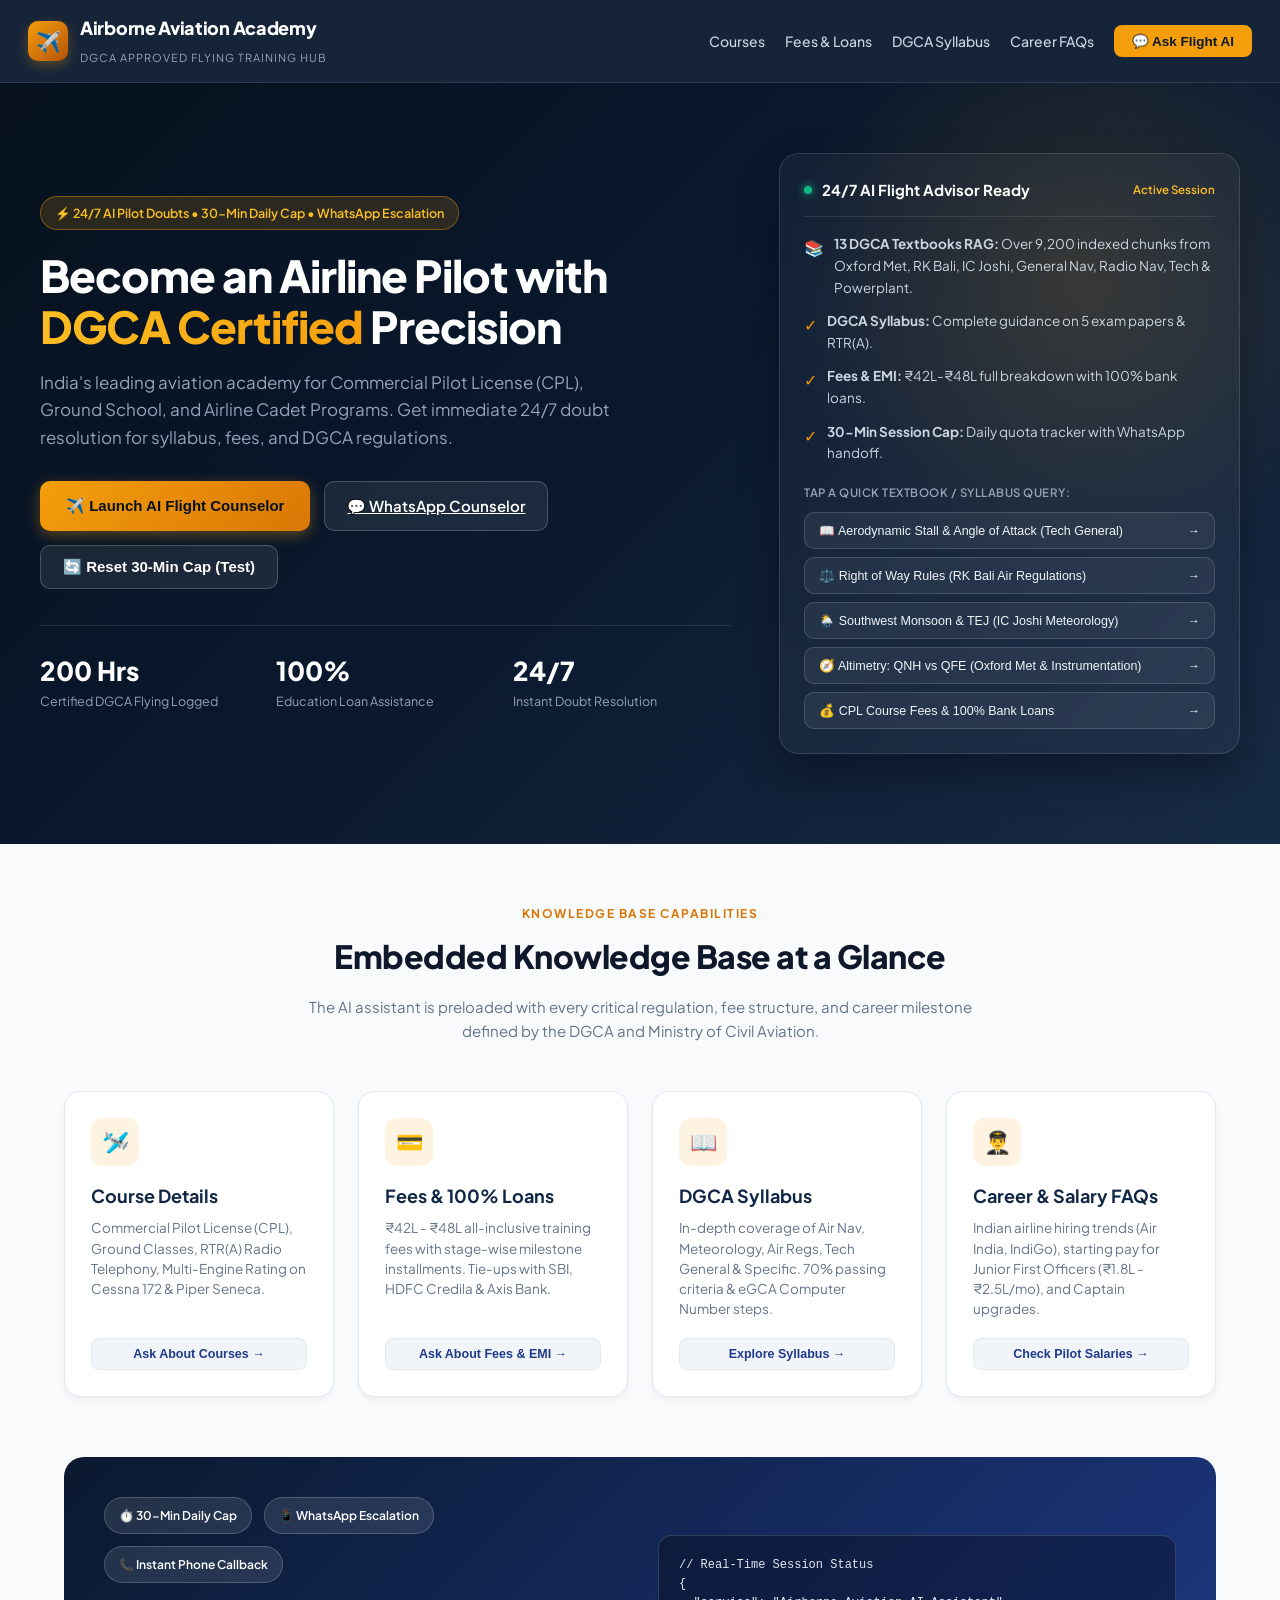
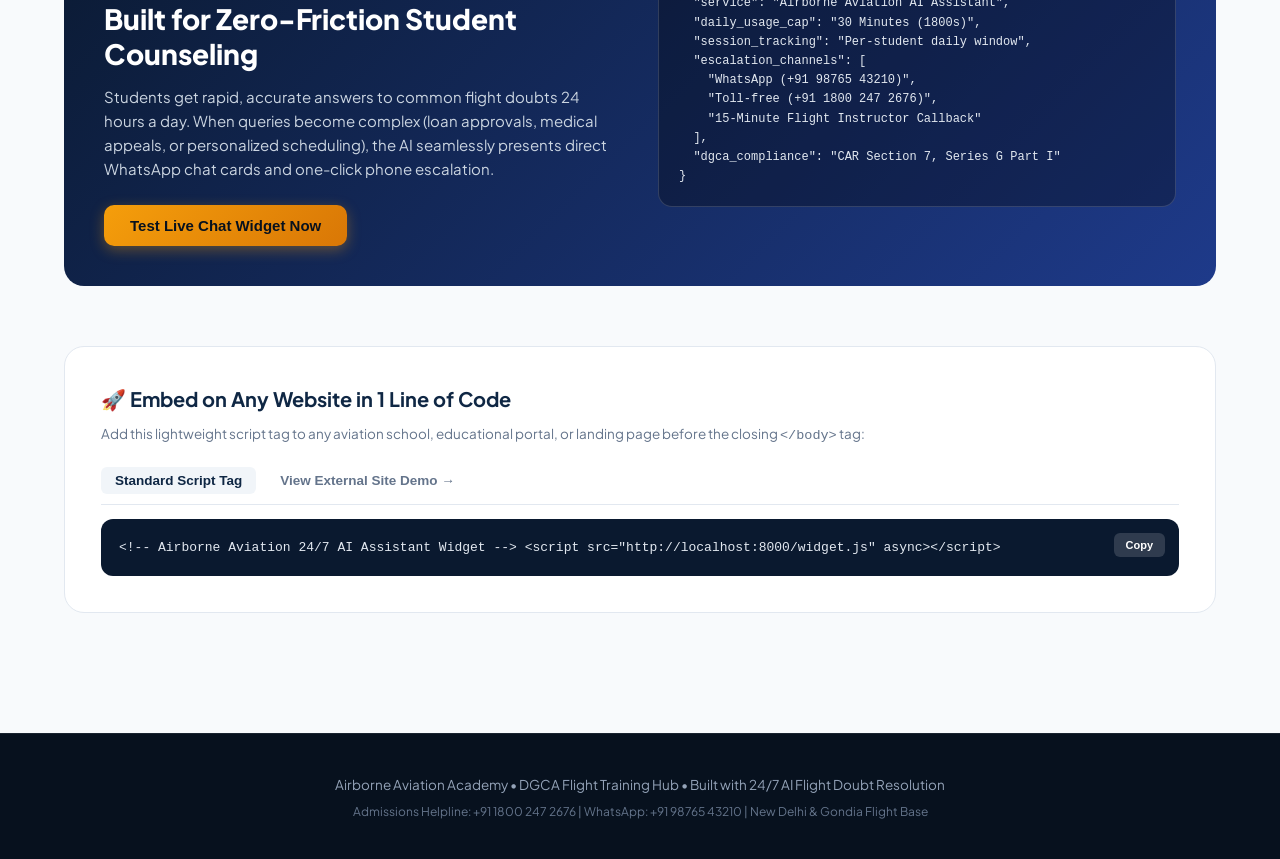
==== static/index.html @ 9b2e5989 "feat: Airborne Aviation 24/7 AI Assistant with 13 DGCA Books RAG, 30-min daily cap, and WhatsApp esc" ====
<!DOCTYPE html>
<html lang="en">
<head>
  <meta charset="UTF-8" />
  <meta name="viewport" content="width=device-width, initial-scale=1.0" />
  <title>Airborne Aviation Academy | DGCA Pilot Training & 24/7 AI Flight Advisor</title>
  <link rel="preconnect" href="https://fonts.googleapis.com">
  <link rel="preconnect" href="https://fonts.gstatic.com" crossorigin>
  <link href="https://fonts.googleapis.com/css2?family=Plus+Jakarta+Sans:wght@400;500;600;700;800&family=JetBrains+Mono:wght@500;700&display=swap" rel="stylesheet">
  <style>
    :root {
      --primary: #0a192f;
      --primary-light: #172a45;
      --accent: #f59e0b;
      --accent-hover: #d97706;
      --accent-soft: rgba(245, 158, 11, 0.12);
      --text: #0f172a;
      --text-muted: #64748b;
      --card-bg: #ffffff;
      --bg: #f8fafc;
      --border: #e2e8f0;
    }

    * {
      box-sizing: border-box;
      margin: 0;
      padding: 0;
    }

    body {
      font-family: 'Plus Jakarta Sans', sans-serif;
      background-color: var(--bg);
      color: var(--text);
      line-height: 1.6;
      overflow-x: hidden;
    }

    /* Navigation */
    .navbar {
      background: rgba(10, 25, 47, 0.95);
      backdrop-filter: blur(10px);
      position: sticky;
      top: 0;
      z-index: 100;
      border-bottom: 1px solid rgba(255, 255, 255, 0.1);
      padding: 14px 28px;
      display: flex;
      align-items: center;
      justify-content: space-between;
    }

    .brand {
      display: flex;
      align-items: center;
      gap: 12px;
      text-decoration: none;
    }

    .brand-logo {
      width: 40px;
      height: 40px;
      background: linear-gradient(135deg, #f59e0b 0%, #b45309 100%);
      border-radius: 10px;
      display: flex;
      align-items: center;
      justify-content: center;
      font-size: 20px;
      box-shadow: 0 4px 12px rgba(245, 158, 11, 0.3);
    }

    .brand-text h1 {
      font-size: 18px;
      font-weight: 800;
      color: #ffffff;
      letter-spacing: -0.3px;
    }

    .brand-text span {
      font-size: 11px;
      color: #94a3b8;
      text-transform: uppercase;
      letter-spacing: 1px;
    }

    .nav-links {
      display: flex;
      align-items: center;
      gap: 20px;
    }

    .nav-link {
      color: #cbd5e1;
      text-decoration: none;
      font-size: 14px;
      font-weight: 500;
      transition: color 0.2s;
    }

    .nav-link:hover {
      color: var(--accent);
    }

    .nav-btn {
      background: var(--accent);
      color: #0a192f;
      font-weight: 700;
      font-size: 13.5px;
      padding: 8px 18px;
      border-radius: 8px;
      border: none;
      cursor: pointer;
      display: flex;
      align-items: center;
      gap: 6px;
      transition: all 0.2s;
    }

    .nav-btn:hover {
      background: var(--accent-hover);
      color: #ffffff;
      transform: translateY(-1px);
    }

    /* Hero Section */
    .hero {
      background: linear-gradient(135deg, #07111e 0%, #0a192f 50%, #172a45 100%);
      color: #ffffff;
      padding: 70px 24px 90px;
      position: relative;
      overflow: hidden;
    }

    .hero-glow {
      position: absolute;
      width: 600px;
      height: 600px;
      background: radial-gradient(circle, rgba(245, 158, 11, 0.15) 0%, rgba(10, 25, 47, 0) 70%);
      top: -100px;
      right: -100px;
      border-radius: 50%;
      pointer-events: none;
    }

    .hero-container {
      max-width: 1200px;
      margin: 0 auto;
      display: grid;
      grid-template-columns: 1.2fr 0.8fr;
      gap: 48px;
      align-items: center;
      position: relative;
      z-index: 2;
    }

    .badge-pill {
      display: inline-flex;
      align-items: center;
      gap: 8px;
      background: rgba(245, 158, 11, 0.15);
      border: 1px solid rgba(245, 158, 11, 0.4);
      color: #fbbf24;
      padding: 6px 14px;
      border-radius: 20px;
      font-size: 12.5px;
      font-weight: 600;
      margin-bottom: 20px;
    }

    .hero-title {
      font-size: 44px;
      font-weight: 800;
      line-height: 1.15;
      letter-spacing: -1px;
      margin-bottom: 18px;
    }

    .hero-title span {
      background: linear-gradient(135deg, #fbbf24 0%, #f59e0b 100%);
      -webkit-background-clip: text;
      -webkit-text-fill-color: transparent;
    }

    .hero-desc {
      font-size: 17px;
      color: #94a3b8;
      margin-bottom: 30px;
      max-width: 580px;
      line-height: 1.6;
    }

    .hero-actions {
      display: flex;
      gap: 14px;
      flex-wrap: wrap;
      margin-bottom: 36px;
    }

    .btn-primary {
      background: linear-gradient(135deg, #f59e0b 0%, #d97706 100%);
      color: #07111e;
      font-size: 15px;
      font-weight: 700;
      padding: 12px 26px;
      border-radius: 10px;
      border: none;
      cursor: pointer;
      display: inline-flex;
      align-items: center;
      gap: 8px;
      box-shadow: 0 4px 14px rgba(245, 158, 11, 0.35);
      transition: all 0.2s;
    }

    .btn-primary:hover {
      transform: translateY(-2px);
      box-shadow: 0 6px 20px rgba(245, 158, 11, 0.45);
    }

    .btn-secondary {
      background: rgba(255, 255, 255, 0.08);
      color: #ffffff;
      font-size: 15px;
      font-weight: 600;
      padding: 12px 22px;
      border-radius: 10px;
      border: 1px solid rgba(255, 255, 255, 0.2);
      cursor: pointer;
      display: inline-flex;
      align-items: center;
      gap: 8px;
      transition: all 0.2s;
    }

    .btn-secondary:hover {
      background: rgba(255, 255, 255, 0.15);
      border-color: rgba(255, 255, 255, 0.4);
    }

    .hero-stats {
      display: grid;
      grid-template-columns: repeat(3, 1fr);
      gap: 18px;
      border-top: 1px solid rgba(255, 255, 255, 0.1);
      padding-top: 24px;
    }

    .stat-item h3 {
      font-size: 26px;
      font-weight: 800;
      color: #ffffff;
    }

    .stat-item p {
      font-size: 12.5px;
      color: #94a3b8;
    }

    /* Hero Right Card: Live AI Assistant Card */
    .hero-card {
      background: rgba(255, 255, 255, 0.04);
      border: 1px solid rgba(255, 255, 255, 0.12);
      border-radius: 20px;
      padding: 24px;
      backdrop-filter: blur(12px);
      box-shadow: 0 20px 40px rgba(0, 0, 0, 0.3);
    }

    .hero-card-header {
      display: flex;
      align-items: center;
      justify-content: space-between;
      border-bottom: 1px solid rgba(255, 255, 255, 0.1);
      padding-bottom: 14px;
      margin-bottom: 16px;
    }

    .hero-card-title {
      display: flex;
      align-items: center;
      gap: 10px;
      font-size: 15px;
      font-weight: 700;
      color: #ffffff;
    }

    .live-dot {
      width: 8px;
      height: 8px;
      background: #10b981;
      border-radius: 50%;
      box-shadow: 0 0 10px #10b981;
    }

    .feature-list {
      display: flex;
      flex-direction: column;
      gap: 12px;
      margin-bottom: 20px;
    }

    .feature-item {
      display: flex;
      align-items: flex-start;
      gap: 10px;
      font-size: 13.5px;
      color: #cbd5e1;
    }

    .feature-icon {
      color: var(--accent);
      font-size: 16px;
      margin-top: 2px;
    }

    .trigger-prompts {
      display: flex;
      flex-direction: column;
      gap: 8px;
    }

    .prompt-chip {
      background: rgba(255, 255, 255, 0.06);
      border: 1px solid rgba(255, 255, 255, 0.15);
      color: #f1f5f9;
      padding: 10px 14px;
      border-radius: 10px;
      font-size: 12.5px;
      font-weight: 500;
      text-align: left;
      cursor: pointer;
      display: flex;
      align-items: center;
      justify-content: space-between;
      transition: all 0.2s;
    }

    .prompt-chip:hover {
      background: rgba(245, 158, 11, 0.15);
      border-color: var(--accent);
      color: #ffffff;
      transform: translateX(4px);
    }

    /* Main Container Sections */
    .container {
      max-width: 1200px;
      margin: 0 auto;
      padding: 60px 24px;
    }

    .section-header {
      text-align: center;
      max-width: 700px;
      margin: 0 auto 48px;
    }

    .section-header .tag {
      font-size: 12px;
      font-weight: 700;
      color: var(--accent-hover);
      text-transform: uppercase;
      letter-spacing: 1.5px;
      margin-bottom: 8px;
      display: block;
    }

    .section-header h2 {
      font-size: 32px;
      font-weight: 800;
      color: #0f172a;
      letter-spacing: -0.5px;
      margin-bottom: 12px;
    }

    .section-header p {
      font-size: 15px;
      color: var(--text-muted);
    }

    /* 4 Knowledge Pillars Grid */
    .grid-4 {
      display: grid;
      grid-template-columns: repeat(auto-fit, minmax(260px, 1fr));
      gap: 24px;
      margin-bottom: 60px;
    }

    .card {
      background: #ffffff;
      border: 1px solid var(--border);
      border-radius: 16px;
      padding: 26px;
      transition: all 0.25s ease;
      display: flex;
      flex-direction: column;
      justify-content: space-between;
      box-shadow: 0 4px 6px -1px rgba(0, 0, 0, 0.05);
    }

    .card:hover {
      transform: translateY(-4px);
      box-shadow: 0 16px 30px -5px rgba(0, 0, 0, 0.1);
      border-color: #cbd5e1;
    }

    .card-icon {
      width: 48px;
      height: 48px;
      border-radius: 12px;
      background: var(--accent-soft);
      color: #d97706;
      display: flex;
      align-items: center;
      justify-content: center;
      font-size: 22px;
      margin-bottom: 16px;
    }

    .card h3 {
      font-size: 18px;
      font-weight: 700;
      margin-bottom: 8px;
      color: #0f2744;
    }

    .card p {
      font-size: 13.5px;
      color: #64748b;
      margin-bottom: 18px;
      line-height: 1.5;
    }

    .card-btn {
      background: #f1f5f9;
      color: #1e3a8a;
      font-weight: 600;
      font-size: 12.5px;
      padding: 8px 12px;
      border-radius: 8px;
      border: 1px solid #e2e8f0;
      cursor: pointer;
      text-align: center;
      transition: all 0.2s;
    }

    .card-btn:hover {
      background: #1e3a8a;
      color: #ffffff;
      border-color: #1e3a8a;
    }

    /* Live Features Spotlight Banner */
    .feature-banner {
      background: linear-gradient(135deg, #0a192f 0%, #1e3a8a 100%);
      color: #ffffff;
      border-radius: 20px;
      padding: 40px;
      display: grid;
      grid-template-columns: 1fr 1fr;
      gap: 36px;
      align-items: center;
      margin-bottom: 60px;
    }

    .feature-banner h3 {
      font-size: 28px;
      font-weight: 800;
      margin-bottom: 14px;
      line-height: 1.25;
    }

    .feature-banner p {
      font-size: 15px;
      color: #cbd5e1;
      margin-bottom: 24px;
    }

    .banner-badges {
      display: flex;
      gap: 12px;
      flex-wrap: wrap;
    }

    .banner-badge {
      background: rgba(255, 255, 255, 0.1);
      border: 1px solid rgba(255, 255, 255, 0.2);
      padding: 8px 14px;
      border-radius: 20px;
      font-size: 12px;
      font-weight: 600;
      display: flex;
      align-items: center;
      gap: 6px;
    }

    .banner-preview-box {
      background: rgba(0, 0, 0, 0.3);
      border: 1px solid rgba(255, 255, 255, 0.15);
      border-radius: 14px;
      padding: 20px;
      font-family: 'JetBrains Mono', monospace;
      font-size: 12px;
      color: #e2e8f0;
    }

    .banner-preview-box pre {
      white-space: pre-wrap;
      word-break: break-all;
    }

    /* Embed Code Box */
    .embed-section {
      background: #ffffff;
      border: 1px solid var(--border);
      border-radius: 20px;
      padding: 36px;
      margin-bottom: 60px;
    }

    .code-tabs {
      display: flex;
      gap: 10px;
      margin-bottom: 14px;
      border-bottom: 1px solid var(--border);
      padding-bottom: 10px;
    }

    .code-tab {
      background: transparent;
      border: none;
      font-size: 13.5px;
      font-weight: 600;
      color: var(--text-muted);
      cursor: pointer;
      padding: 6px 14px;
      border-radius: 6px;
    }

    .code-tab.active {
      background: #f1f5f9;
      color: #0f2744;
    }

    .code-block {
      background: #0a192f;
      color: #e2e8f0;
      padding: 18px;
      border-radius: 12px;
      font-family: 'JetBrains Mono', monospace;
      font-size: 13px;
      overflow-x: auto;
      position: relative;
    }

    .copy-btn {
      position: absolute;
      top: 14px;
      right: 14px;
      background: rgba(255, 255, 255, 0.15);
      color: #ffffff;
      border: none;
      padding: 6px 12px;
      border-radius: 6px;
      font-size: 11px;
      font-weight: 600;
      cursor: pointer;
    }

    .copy-btn:hover {
      background: var(--accent);
      color: #000;
    }

    /* Footer */
    footer {
      background: #07111e;
      color: #94a3b8;
      padding: 40px 24px;
      text-align: center;
      font-size: 13.5px;
      border-top: 1px solid rgba(255, 255, 255, 0.08);
    }

    @media (max-width: 900px) {
      .hero-container {
        grid-template-columns: 1fr;
      }
      .feature-banner {
        grid-template-columns: 1fr;
      }
      .hero-title {
        font-size: 34px;
      }
    }
  </style>
</head>
<body>

  <!-- Navigation Bar -->
  <header class="navbar">
    <a href="/" class="brand">
      <div class="brand-logo">✈️</div>
      <div class="brand-text">
        <h1>Airborne Aviation Academy</h1>
        <span>DGCA Approved Flying Training Hub</span>
      </div>
    </a>
    <nav class="nav-links">
      <a href="#courses" class="nav-link">Courses</a>
      <a href="#fees" class="nav-link">Fees & Loans</a>
      <a href="#syllabus" class="nav-link">DGCA Syllabus</a>
      <a href="#career" class="nav-link">Career FAQs</a>
      <button class="nav-btn" onclick="window.AirborneChat.open()">
        💬 Ask Flight AI
      </button>
    </nav>
  </header>

  <!-- Hero Section -->
  <section class="hero">
    <div class="hero-glow"></div>
    <div class="hero-container">
      <div class="hero-left">
        <div class="badge-pill">
          ⚡ 24/7 AI Pilot Doubts • 30-Min Daily Cap • WhatsApp Escalation
        </div>
        <h2 class="hero-title">
          Become an Airline Pilot with <span>DGCA Certified</span> Precision
        </h2>
        <p class="hero-desc">
          India's leading aviation academy for Commercial Pilot License (CPL), Ground School, and Airline Cadet Programs. Get immediate 24/7 doubt resolution for syllabus, fees, and DGCA regulations.
        </p>
        <div class="hero-actions">
          <button class="btn-primary" onclick="window.AirborneChat.open()">
            ✈️ Launch AI Flight Counselor
          </button>
          <a href="https://wa.me/919876543210?text=Hi%2C%20I%20am%20interested%20in%20Airborne%20CPL%20pilot%20training." target="_blank" class="btn-secondary">
            💬 WhatsApp Counselor
          </a>
          <button class="btn-secondary" onclick="window.AirborneChat.resetCap()" title="Reset session cap for demo testing">
            🔄 Reset 30-Min Cap (Test)
          </button>
        </div>
        <div class="hero-stats">
          <div class="stat-item">
            <h3>200 Hrs</h3>
            <p>Certified DGCA Flying Logged</p>
          </div>
          <div class="stat-item">
            <h3>100%</h3>
            <p>Education Loan Assistance</p>
          </div>
          <div class="stat-item">
            <h3>24/7</h3>
            <p>Instant Doubt Resolution</p>
          </div>
        </div>
      </div>

      <div class="hero-right">
        <div class="hero-card">
          <div class="hero-card-header">
            <div class="hero-card-title">
              <span class="live-dot"></span>
              <span>24/7 AI Flight Advisor Ready</span>
            </div>
            <span style="font-size: 11.5px; color: #fbbf24; font-weight: 600;">Active Session</span>
          </div>

          <div class="feature-list">
            <div class="feature-item">
              <span class="feature-icon">📚</span>
              <span><strong>13 DGCA Textbooks RAG:</strong> Over 9,200 indexed chunks from Oxford Met, RK Bali, IC Joshi, General Nav, Radio Nav, Tech & Powerplant.</span>
            </div>
            <div class="feature-item">
              <span class="feature-icon">✓</span>
              <span><strong>DGCA Syllabus:</strong> Complete guidance on 5 exam papers & RTR(A).</span>
            </div>
            <div class="feature-item">
              <span class="feature-icon">✓</span>
              <span><strong>Fees & EMI:</strong> ₹42L-₹48L full breakdown with 100% bank loans.</span>
            </div>
            <div class="feature-item">
              <span class="feature-icon">✓</span>
              <span><strong>30-Min Session Cap:</strong> Daily quota tracker with WhatsApp handoff.</span>
            </div>
          </div>

          <p style="font-size: 11.5px; color: #94a3b8; margin-bottom: 10px; font-weight: 600; text-transform: uppercase; letter-spacing: 0.5px;">
            Tap a quick textbook / syllabus query:
          </p>
          <div class="trigger-prompts">
            <button class="prompt-chip" onclick="window.AirborneChat.open(); window.AirborneChat.send('What causes aircraft aerodynamic stall and how does angle of attack affect it?');">
              <span>📖 Aerodynamic Stall & Angle of Attack (Tech General)</span>
              <span>→</span>
            </button>
            <button class="prompt-chip" onclick="window.AirborneChat.open(); window.AirborneChat.send('Explain right of way rules when two aircraft approach head-on according to RK Bali');">
              <span>⚖️ Right of Way Rules (RK Bali Air Regulations)</span>
              <span>→</span>
            </button>
            <button class="prompt-chip" onclick="window.AirborneChat.open(); window.AirborneChat.send('What is the Southwest Monsoon mechanism and Tropical Easterly Jet over India?');">
              <span>🌦️ Southwest Monsoon & TEJ (IC Joshi Meteorology)</span>
              <span>→</span>
            </button>
            <button class="prompt-chip" onclick="window.AirborneChat.open(); window.AirborneChat.send('How does a pitot-static altimeter work with QFE and QNH settings?');">
              <span>🧭 Altimetry: QNH vs QFE (Oxford Met & Instrumentation)</span>
              <span>→</span>
            </button>
            <button class="prompt-chip" onclick="window.AirborneChat.open(); window.AirborneChat.send('What is the fee breakdown for CPL in India and what are the bank loan options?');">
              <span>💰 CPL Course Fees & 100% Bank Loans</span>
              <span>→</span>
            </button>
          </div>
        </div>
      </div>
    </div>
  </section>

  <!-- 4 Knowledge Pillars -->
  <main class="container">
    <div class="section-header">
      <span class="tag">Knowledge Base Capabilities</span>
      <h2>Embedded Knowledge Base at a Glance</h2>
      <p>The AI assistant is preloaded with every critical regulation, fee structure, and career milestone defined by the DGCA and Ministry of Civil Aviation.</p>
    </div>

    <div class="grid-4" id="courses">
      <!-- Card 1 -->
      <div class="card">
        <div>
          <div class="card-icon">🛩️</div>
          <h3>Course Details</h3>
          <p>Commercial Pilot License (CPL), Ground Classes, RTR(A) Radio Telephony, Multi-Engine Rating on Cessna 172 & Piper Seneca.</p>
        </div>
        <button class="card-btn" onclick="window.AirborneChat.open(); window.AirborneChat.send('Explain the CPL Integrated Course structure and fleet.');">
          Ask About Courses →
        </button>
      </div>

      <!-- Card 2 -->
      <div class="card" id="fees">
        <div>
          <div class="card-icon">💳</div>
          <h3>Fees & 100% Loans</h3>
          <p>₹42L - ₹48L all-inclusive training fees with stage-wise milestone installments. Tie-ups with SBI, HDFC Credila & Axis Bank.</p>
        </div>
        <button class="card-btn" onclick="window.AirborneChat.open(); window.AirborneChat.send('Show me the installment breakdown and loan interest rates.');">
          Ask About Fees & EMI →
        </button>
      </div>

      <!-- Card 3 -->
      <div class="card" id="syllabus">
        <div>
          <div class="card-icon">📖</div>
          <h3>DGCA Syllabus</h3>
          <p>In-depth coverage of Air Nav, Meteorology, Air Regs, Tech General & Specific. 70% passing criteria & eGCA Computer Number steps.</p>
        </div>
        <button class="card-btn" onclick="window.AirborneChat.open(); window.AirborneChat.send('Give me the DGCA syllabus details for Air Navigation and Meteorology.');">
          Explore Syllabus →
        </button>
      </div>

      <!-- Card 4 -->
      <div class="card" id="career">
        <div>
          <div class="card-icon">👨‍✈️</div>
          <h3>Career & Salary FAQs</h3>
          <p>Indian airline hiring trends (Air India, IndiGo), starting pay for Junior First Officers (₹1.8L - ₹2.5L/mo), and Captain upgrades.</p>
        </div>
        <button class="card-btn" onclick="window.AirborneChat.open(); window.AirborneChat.send('What is the career progression and starting salary for airline pilots in India?');">
          Check Pilot Salaries →
        </button>
      </div>
    </div>

    <!-- Live Spotlight Banner -->
    <div class="feature-banner">
      <div>
        <div class="banner-badges">
          <div class="banner-badge">⏱️ 30-Min Daily Cap</div>
          <div class="banner-badge">📱 WhatsApp Escalation</div>
          <div class="banner-badge">📞 Instant Phone Callback</div>
        </div>
        <h3 style="margin-top: 18px;">Built for Zero-Friction Student Counseling</h3>
        <p>
          Students get rapid, accurate answers to common flight doubts 24 hours a day. When queries become complex (loan approvals, medical appeals, or personalized scheduling), the AI seamlessly presents direct WhatsApp chat cards and one-click phone escalation.
        </p>
        <button class="btn-primary" onclick="window.AirborneChat.open()">
          Test Live Chat Widget Now
        </button>
      </div>

      <div class="banner-preview-box">
        <pre>// Real-Time Session Status
{
  "service": "Airborne Aviation AI Assistant",
  "daily_usage_cap": "30 Minutes (1800s)",
  "session_tracking": "Per-student daily window",
  "escalation_channels": [
    "WhatsApp (+91 98765 43210)",
    "Toll-free (+91 1800 247 2676)",
    "15-Minute Flight Instructor Callback"
  ],
  "dgca_compliance": "CAR Section 7, Series G Part I"
}</pre>
      </div>
    </div>

    <!-- Embed Code Snippet Generator -->
    <div class="embed-section">
      <h3 style="font-size: 20px; font-weight: 700; color: #0f2744; margin-bottom: 8px;">
        🚀 Embed on Any Website in 1 Line of Code
      </h3>
      <p style="font-size: 13.5px; color: var(--text-muted); margin-bottom: 20px;">
        Add this lightweight script tag to any aviation school, educational portal, or landing page before the closing <code>&lt;/body&gt;</code> tag:
      </p>

      <div class="code-tabs">
        <button class="code-tab active">Standard Script Tag</button>
        <button class="code-tab" onclick="location.href='/embed-demo'">View External Site Demo →</button>
      </div>

      <div class="code-block">
        <button class="copy-btn" onclick="navigator.clipboard.writeText(document.getElementById('embed-code-snippet').innerText); this.innerText='Copied!'; setTimeout(()=>this.innerText='Copy', 2000);">Copy</button>
        <code id="embed-code-snippet">&lt;!-- Airborne Aviation 24/7 AI Assistant Widget --&gt;
&lt;script src="http://localhost:8000/widget.js" async&gt;&lt;/script&gt;</code>
      </div>
    </div>
  </main>

  <!-- Footer -->
  <footer>
    <p>Airborne Aviation Academy • DGCA Flight Training Hub • Built with 24/7 AI Flight Doubt Resolution</p>
    <p style="margin-top: 6px; font-size: 12px; color: #64748b;">
      Admissions Helpline: +91 1800 247 2676 | WhatsApp: +91 98765 43210 | New Delhi & Gondia Flight Base
    </p>
  </footer>

  <!-- Embedded Chatbot Widget Script -->
  <script src="/widget.js"></script>

</body>
</html>
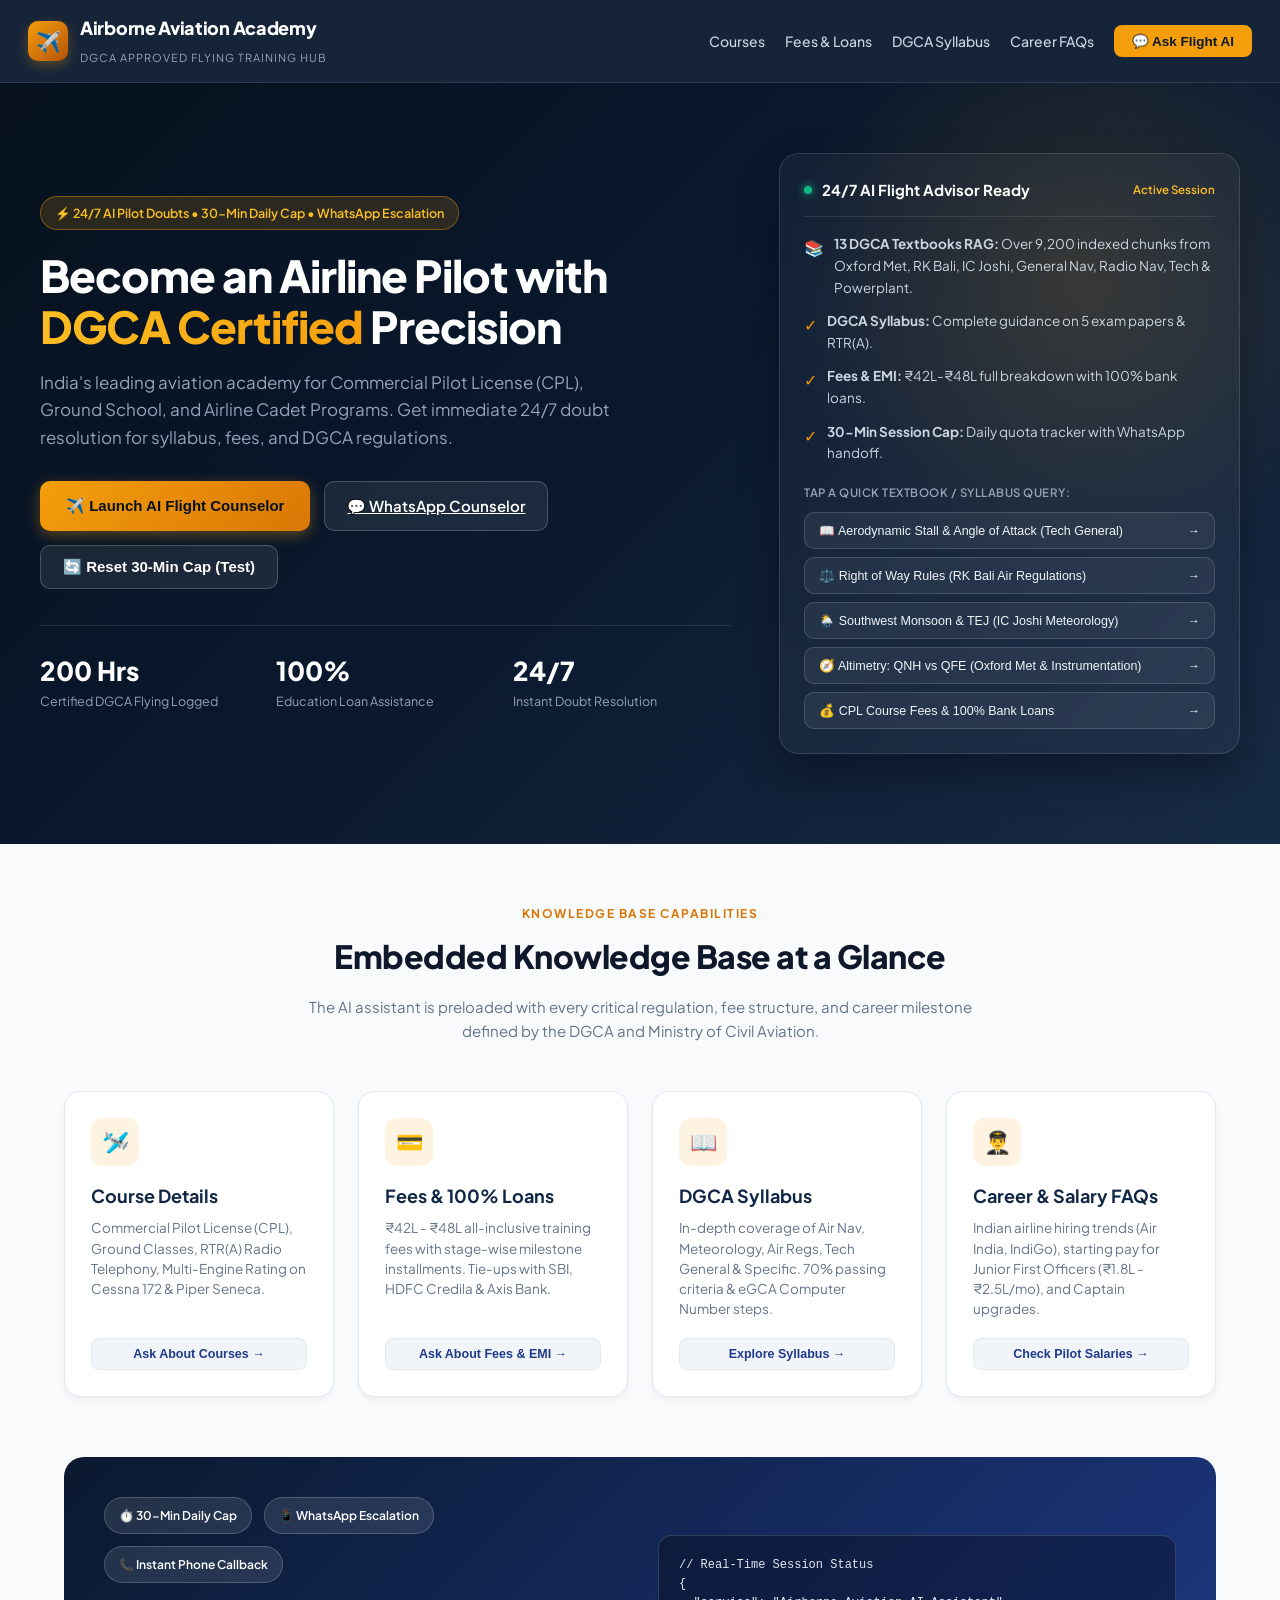
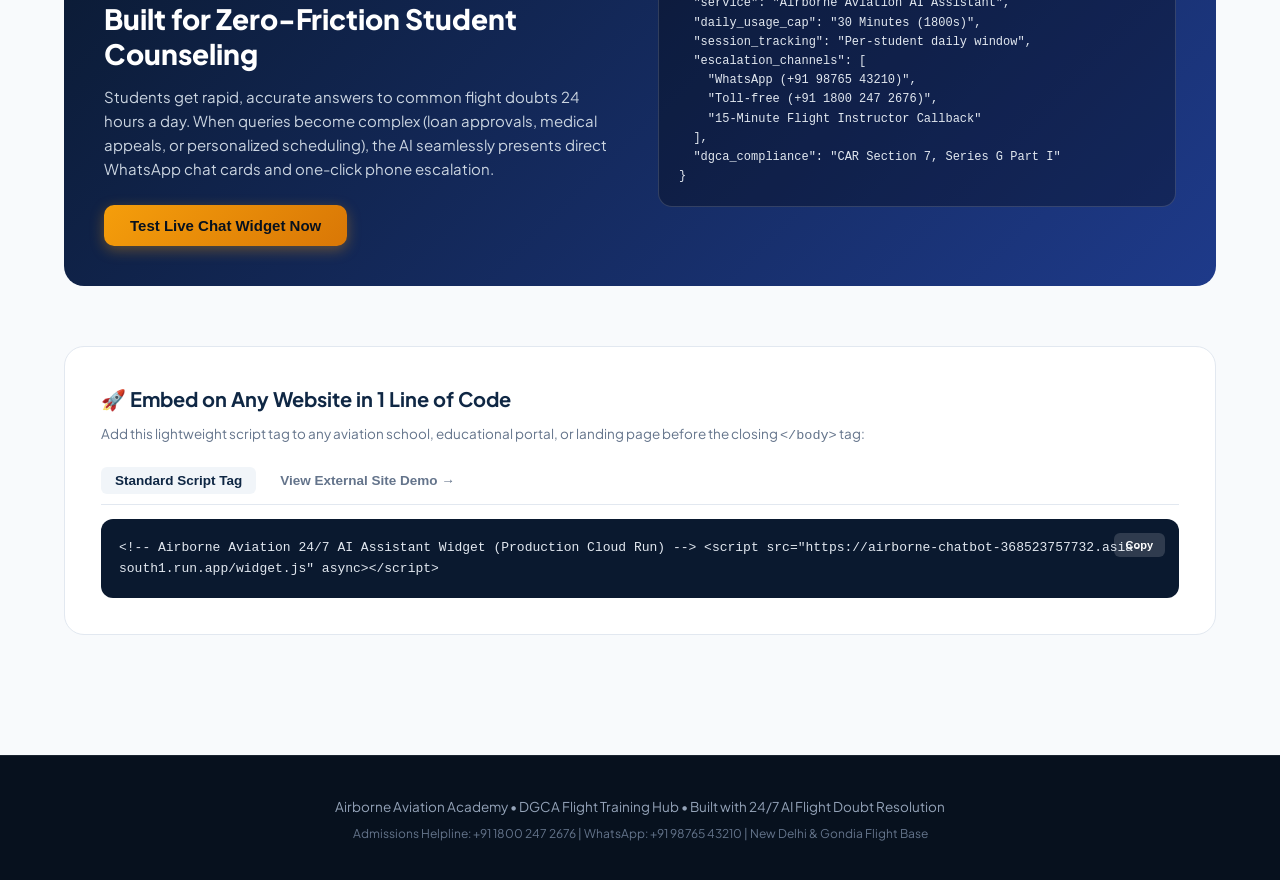
==== commit aeedb971: "docs: update widget embed snippet to production Cloud Run URL" ====
--- a/static/index.html
+++ b/static/index.html
@@ -823,8 +823,8 @@
 
       <div class="code-block">
         <button class="copy-btn" onclick="navigator.clipboard.writeText(document.getElementById('embed-code-snippet').innerText); this.innerText='Copied!'; setTimeout(()=>this.innerText='Copy', 2000);">Copy</button>
-        <code id="embed-code-snippet">&lt;!-- Airborne Aviation 24/7 AI Assistant Widget --&gt;
-&lt;script src="http://localhost:8000/widget.js" async&gt;&lt;/script&gt;</code>
+        <code id="embed-code-snippet">&lt;!-- Airborne Aviation 24/7 AI Assistant Widget (Production Cloud Run) --&gt;
+&lt;script src="https://airborne-chatbot-368523757732.asia-south1.run.app/widget.js" async&gt;&lt;/script&gt;</code>
       </div>
     </div>
   </main>
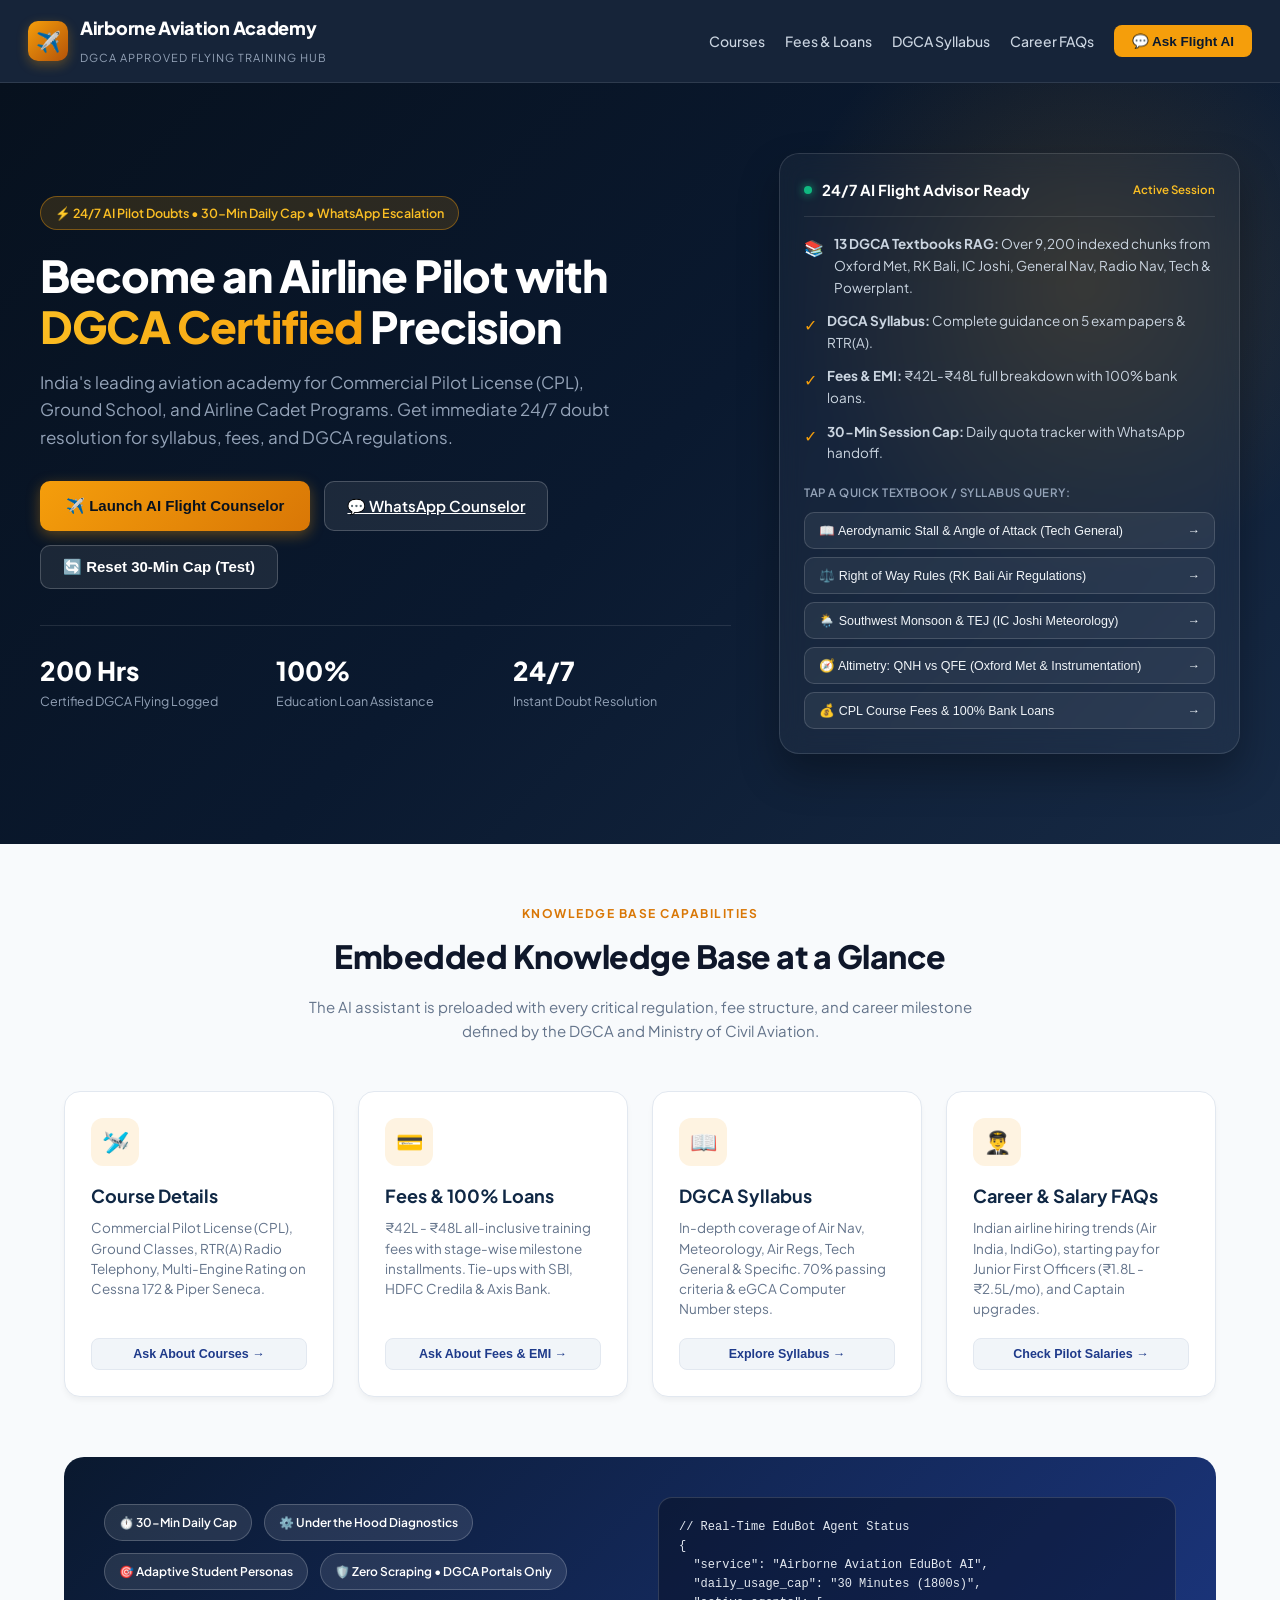
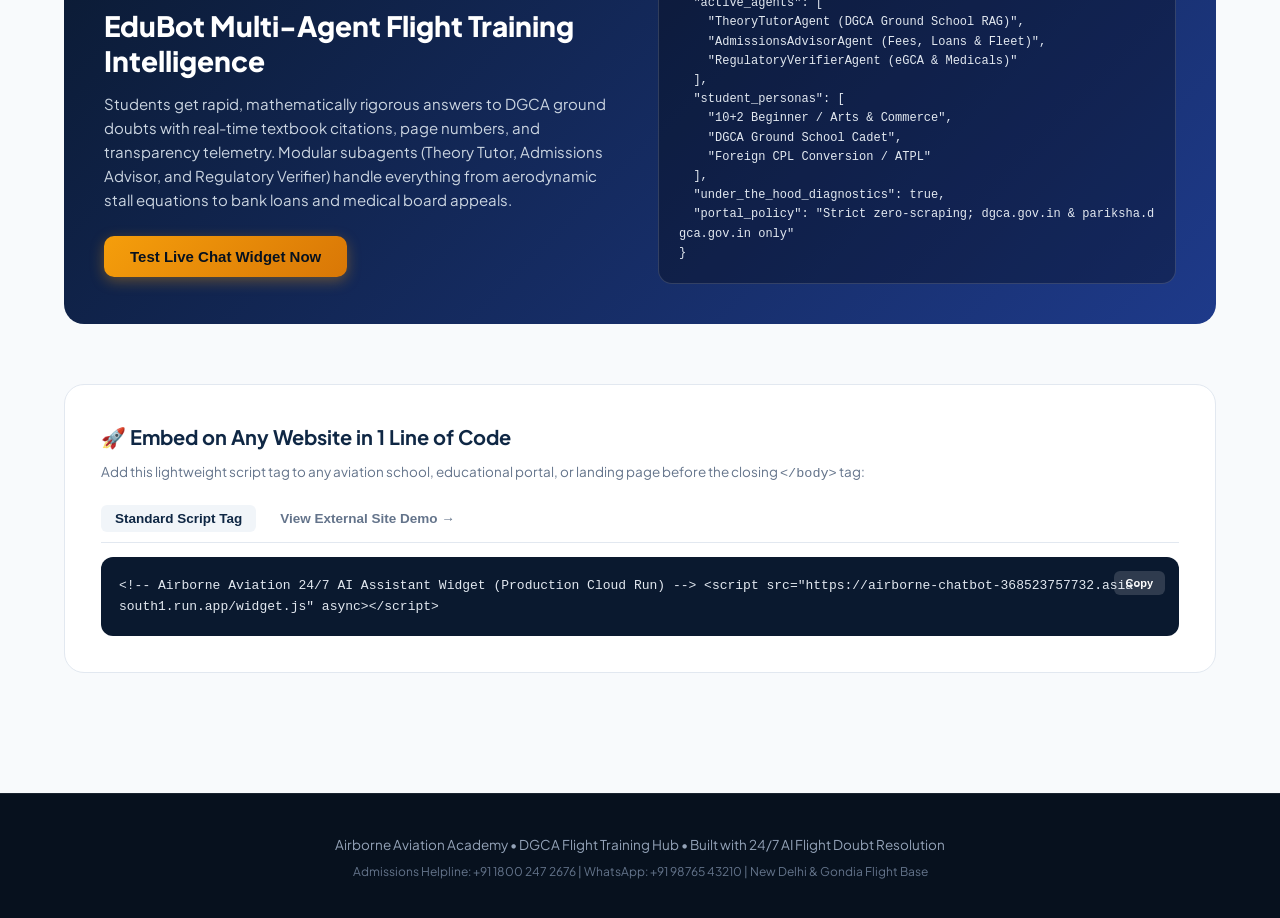
==== commit e95a4dd5: "feat: upgrade to EduBot multi-agent architecture with RAPTOR tree, Under the Hood UI, and DGCA porta" ====
--- a/static/index.html
+++ b/static/index.html
@@ -779,12 +779,13 @@
       <div>
         <div class="banner-badges">
           <div class="banner-badge">⏱️ 30-Min Daily Cap</div>
-          <div class="banner-badge">📱 WhatsApp Escalation</div>
-          <div class="banner-badge">📞 Instant Phone Callback</div>
+          <div class="banner-badge">⚙️ Under the Hood Diagnostics</div>
+          <div class="banner-badge">🎯 Adaptive Student Personas</div>
+          <div class="banner-badge">🛡️ Zero Scraping • DGCA Portals Only</div>
         </div>
-        <h3 style="margin-top: 18px;">Built for Zero-Friction Student Counseling</h3>
+        <h3 style="margin-top: 18px;">EduBot Multi-Agent Flight Training Intelligence</h3>
         <p>
-          Students get rapid, accurate answers to common flight doubts 24 hours a day. When queries become complex (loan approvals, medical appeals, or personalized scheduling), the AI seamlessly presents direct WhatsApp chat cards and one-click phone escalation.
+          Students get rapid, mathematically rigorous answers to DGCA ground doubts with real-time textbook citations, page numbers, and transparency telemetry. Modular subagents (Theory Tutor, Admissions Advisor, and Regulatory Verifier) handle everything from aerodynamic stall equations to bank loans and medical board appeals.
         </p>
         <button class="btn-primary" onclick="window.AirborneChat.open()">
           Test Live Chat Widget Now
@@ -792,17 +793,22 @@
       </div>
 
       <div class="banner-preview-box">
-        <pre>// Real-Time Session Status
+        <pre>// Real-Time EduBot Agent Status
 {
-  "service": "Airborne Aviation AI Assistant",
+  "service": "Airborne Aviation EduBot AI",
   "daily_usage_cap": "30 Minutes (1800s)",
-  "session_tracking": "Per-student daily window",
-  "escalation_channels": [
-    "WhatsApp (+91 98765 43210)",
-    "Toll-free (+91 1800 247 2676)",
-    "15-Minute Flight Instructor Callback"
+  "active_agents": [
+    "TheoryTutorAgent (DGCA Ground School RAG)",
+    "AdmissionsAdvisorAgent (Fees, Loans & Fleet)",
+    "RegulatoryVerifierAgent (eGCA & Medicals)"
   ],
-  "dgca_compliance": "CAR Section 7, Series G Part I"
+  "student_personas": [
+    "10+2 Beginner / Arts & Commerce",
+    "DGCA Ground School Cadet",
+    "Foreign CPL Conversion / ATPL"
+  ],
+  "under_the_hood_diagnostics": true,
+  "portal_policy": "Strict zero-scraping; dgca.gov.in & pariksha.dgca.gov.in only"
 }</pre>
       </div>
     </div>
